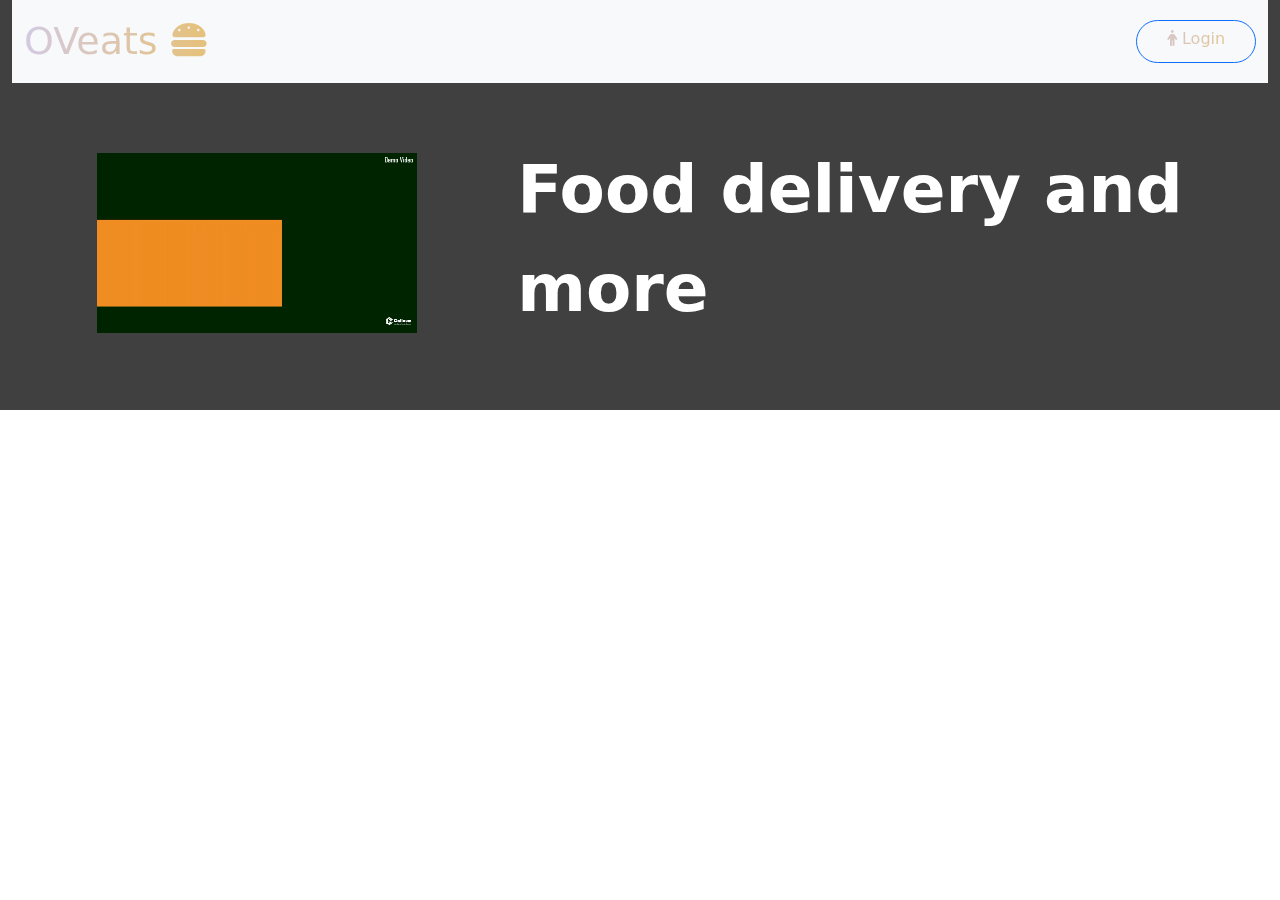
==== index.html @ 0e2aced2 "first commit" ====
<!DOCTYPE html>
<html lang="en">
<head>
    <meta charset="UTF-8">
    <meta name="viewport" content="width=device-width, initial-scale=1.0">
    <link rel="stylesheet" type="text/css" href="style.css">
    <head>
      <link rel="stylesheet" href="https://cdnjs.cloudflare.com/ajax/libs/font-awesome/6.0.0-beta3/css/all.min.css">
        <link rel="stylesheet" href="https://cdn.jsdelivr.net/npm/bootstrap@5.2.0/dist/css/bootstrap.min.css">
        <script src="https://cdn.jsdelivr.net/npm/bootstrap@5.2.0/dist/js/bootstrap.bundle.min.js"></script>


        <div class="container-fluid " style="background-color:#404041;">
          <nav class="navbar navbar-expand-lg bg-body-tertiary">
            <div class="container-fluid">
              <a class="navbar-brand" style="background: linear-gradient(to right, #D3CAE2, #E6C17A); -webkit-background-clip: text; -webkit-text-fill-color: transparent; font-size: 38px; "   href="#">OVeats <i class="fa-solid fa-burger"></i> </a>
                <form class="d-flex" role="search">
                  <a class="btn btn-primary" id="ovie2"  style="background: linear-gradient(to right, #D3CAE2, #E6C17A); -webkit-background-clip: text; -webkit-text-fill-color: transparent;  width:120px; height: 43px; color: white; border-radius:100px;" href="homepage1.html" role="button"><i class="fa-solid fa-person" style="color: #f9fafa ;"></i> Login</a>
                </form>
              </div>
            </div>
          </nav>
        </div>
      
</head>
<body>

 
  <div class="container-fluid" style="background-color: #404041;">
    <main class="main1">

<section>
  <div class="video-container">
    <video  playsinline autoplay class="video2"  loop muted style="width:320px; height: 320px;">
   <source src="Demo Video _Trim.mp4"  type="video/mp4">
      <source src=""  type="video/webm">
<source src="" type="video/ogg">
    Your browser does not support the video tag.
</video>
</div>
</section>
<aside
><div class="firsttt" style="font-size:66px;">
  <p id="firstsentense" style="color: white;"><b>Food delivery and<br> more</b></p>
  </div>
</aside>

    </main>
  </div>
 
   
  
</body>

  <script src="script.js"></script>
</body>
</html>
---- style.css ----
.main1{
    display:flex;
    gap: 100px;
    align-items: center;
    justify-content: center
    
    
}


























@media only screen and (max-width: 768px){
.main1{
              flex-direction: column; /* Stack items vertically */
              
                gap:10px;
                text-align: center;
                justify-content: center;
                
                
                
}

#firstsentense{
    font-size:32px;
    white-space: nowrap; 
   }


}






@media (min-width: 600px) and (max-width: 1024px){
   .main1{
    flex-direction: column; /* Stack items vertically */
    gap:10px;
    text-align: center;
    justify-content: center;
     
   }
   
   #firstsentense{
        font-size:42px;
        white-space:nowrap;
       }
   }
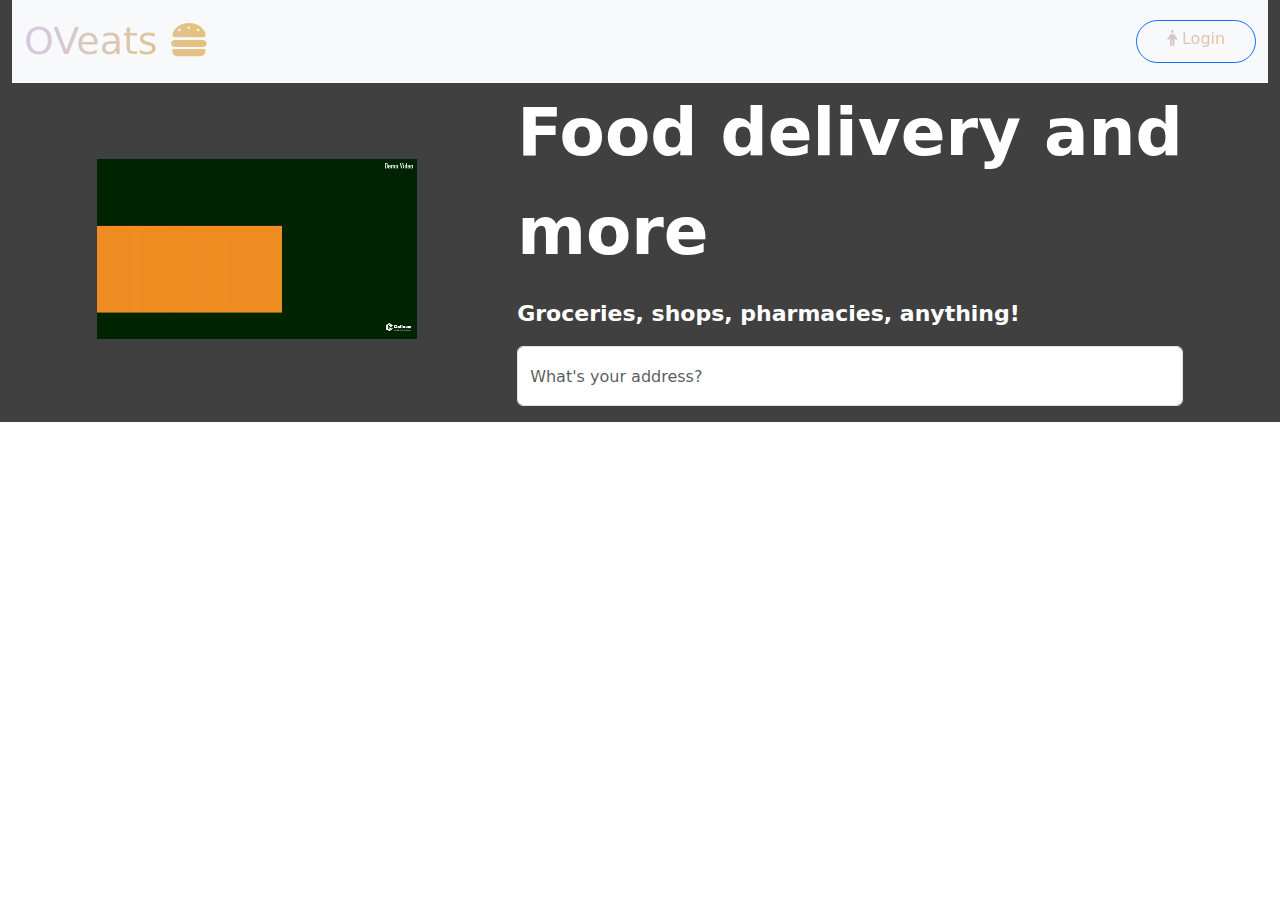
==== commit 26d3e98e: "first commit" ====
--- a/index.html
+++ b/index.html
@@ -43,6 +43,12 @@
 ><div class="firsttt" style="font-size:66px;">
   <p id="firstsentense" style="color: white;"><b>Food delivery and<br> more</b></p>
   </div>
+  <p id="gros" style="font-size:22px; color: white;"><b>Groceries, shops, pharmacies, anything!</b></p>
+
+  <div class="mb-3">
+    <input type="email" style="height:60px;" class="form-control" id="exampleFormControlInput1" placeholder="What's your address?">
+  </div>
+  
 </aside>
 
     </main>
--- a/style.css
+++ b/style.css
@@ -39,16 +39,23 @@
                 gap:10px;
                 text-align: center;
                 justify-content: center;
-                
-                
-                
+            
 }
 
 #firstsentense{
     font-size:32px;
     white-space: nowrap; 
+    
    }
 
+   #gros{
+    display:none;
+   }
+
+   #exampleFormControlInput1{
+   
+    
+   }
 
 }
 
@@ -70,4 +77,8 @@
         font-size:42px;
         white-space:nowrap;
        }
+
+       #gros{
+        display:none;
+       }
    }
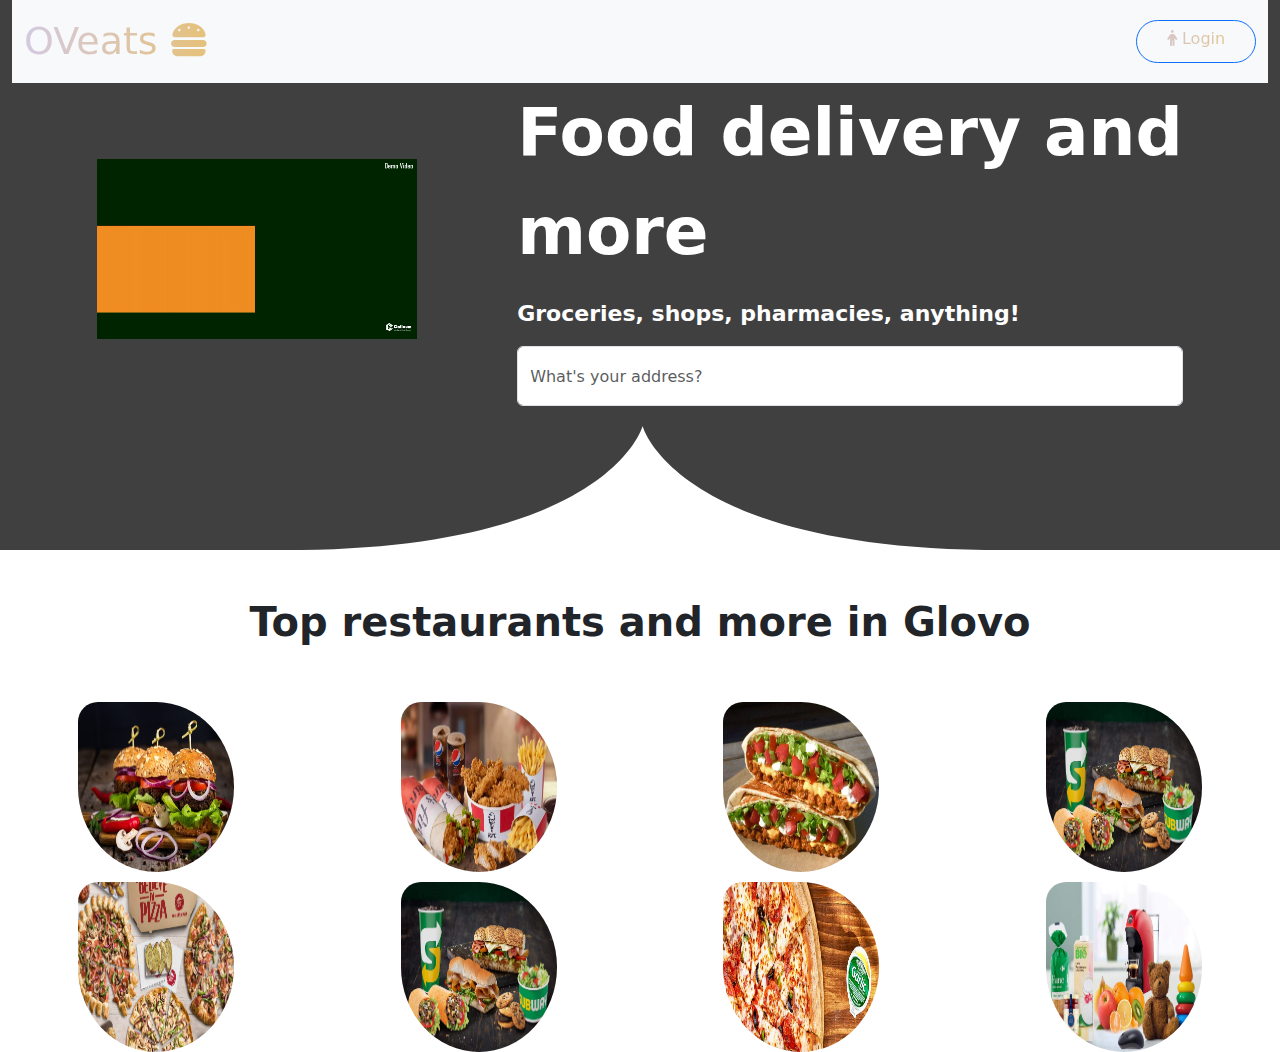
==== commit 63c7d50b: "first commit" ====
--- a/index.html
+++ b/index.html
@@ -48,12 +48,43 @@
   <div class="mb-3">
     <input type="email" style="height:60px;" class="form-control" id="exampleFormControlInput1" placeholder="What's your address?">
   </div>
-  
+
 </aside>
 
     </main>
   </div>
- 
+  <div class="custom-shape-divider-bottom-1733299623">
+    <svg data-name="Layer 1" xmlns="http://www.w3.org/2000/svg" viewBox="0 0 1200 120" preserveAspectRatio="none">
+        <path d="M1200,0H0V120H281.94C572.9,116.24,602.45,3.86,602.45,3.86h0S632,116.24,923,120h277Z" class="shape-fill"></path>
+    </svg>
+</div>
+
+<div class="main2">
+  <section>
+
+
+
+    <div class="container-fluid" style="text-align: center;">
+   <br><br><h1 id="top"><b>Top restaurants and more in Glovo</b></h1>
+    </div>
+
+    
+
+    <br><br><div class="picture-grid">
+      
+      <img src="burger.jpg" alt="Image 1">
+      <img src="kfc.jfif" alt="Image 2">
+      <img src="taco.jfif" alt="Image 3">
+      <img src="subway.jfif" alt="Image 4">
+      <img src="pizza.jfif" alt="Image 5">
+      <img src="subway.jfif" alt="Image 6">
+      <img src="papa.jfif" alt="Image 7">
+      <img src="carre.jfif" alt="Image 8">
+    </div>
+    
+  </section>
+</div>
+
    
   
 </body>
--- a/style.css
+++ b/style.css
@@ -9,9 +9,29 @@
 
 
 
+.custom-shape-divider-bottom-1733299623 .shape-fill {
+    fill: #404041;
+}
 
 
-
+.picture-grid {
+    display: grid;
+    grid-template-columns: repeat(4, 1fr);
+    gap:10px;
+    place-items: center;
+    
+   
+    
+  }
+  
+  .picture-grid img {
+    width: 50%;
+    height:170px;
+    border-radius: 40px 100% 100% 100%;
+    
+    
+  
+  }
 
 
 
@@ -39,6 +59,7 @@
                 gap:10px;
                 text-align: center;
                 justify-content: center;
+
             
 }
 
@@ -48,14 +69,36 @@
     
    }
 
-   #gros{
-    display:none;
-   }
+   
 
-   #exampleFormControlInput1{
    
+
+    .picture-grid {
+        display: flex;
+        overflow-x: scroll; /* Enables horizontal scrolling */
+        gap: 10px;
+        scroll-behavior: smooth; /* Smooth scrolling effect */
+      }
     
-   }
+      .picture-grid::-webkit-scrollbar {
+        height: 8px; /* Height of the horizontal scrollbar */
+      }
+    
+      .picture-grid::-webkit-scrollbar-thumb {
+        background-color: #404041; /* Color of the scrollbar thumb */
+        border-radius: 4px;     /* Rounded corners */
+      }
+    
+      .picture-grid::-webkit-scrollbar-track {
+        background-color: #f1f1f1; /* Color of the scrollbar track */
+      }
+    
+      .picture-grid img {
+        flex: 0 0 auto;  /* Prevent shrinking */
+        width: 60%;     /* Adjust based on design */
+        height: 150px;   /* Example height */
+      }
+    
 
 }
 
@@ -78,7 +121,7 @@
         white-space:nowrap;
        }
 
-       #gros{
-        display:none;
-       }
+      
+
+       
    }
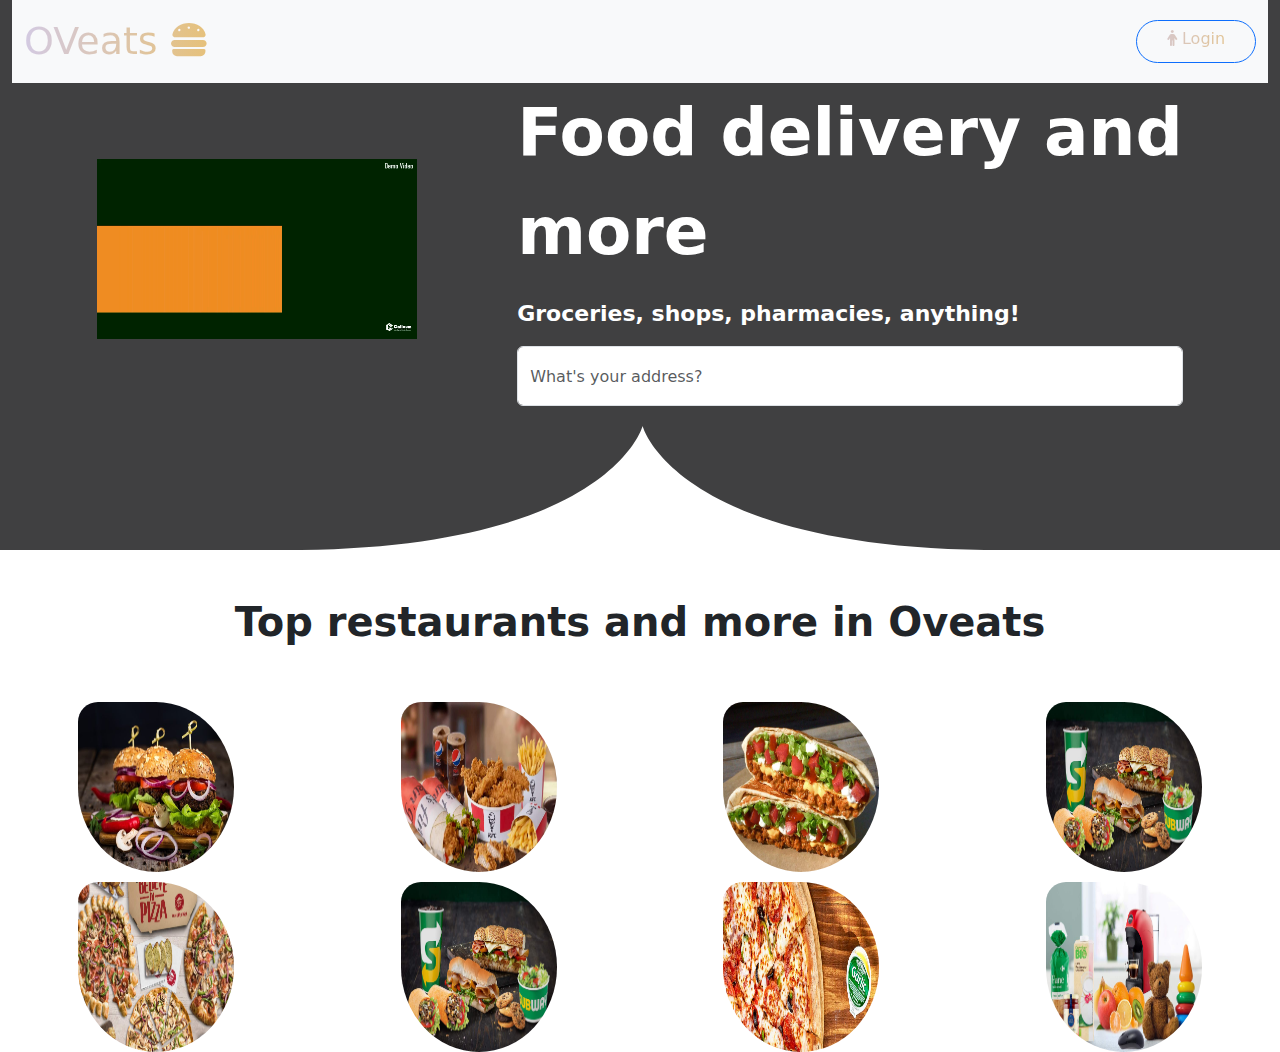
==== commit c2b8220a: "first commit" ====
--- a/index.html
+++ b/index.html
@@ -65,7 +65,7 @@
 
 
     <div class="container-fluid" style="text-align: center;">
-   <br><br><h1 id="top"><b>Top restaurants and more in Glovo</b></h1>
+   <br><br><h1 id="top"><b>Top restaurants and more in Oveats</b></h1>
     </div>
 
     
--- a/style.css
+++ b/style.css
@@ -69,8 +69,7 @@
     
    }
 
-   
-
+  
    
 
     .picture-grid {
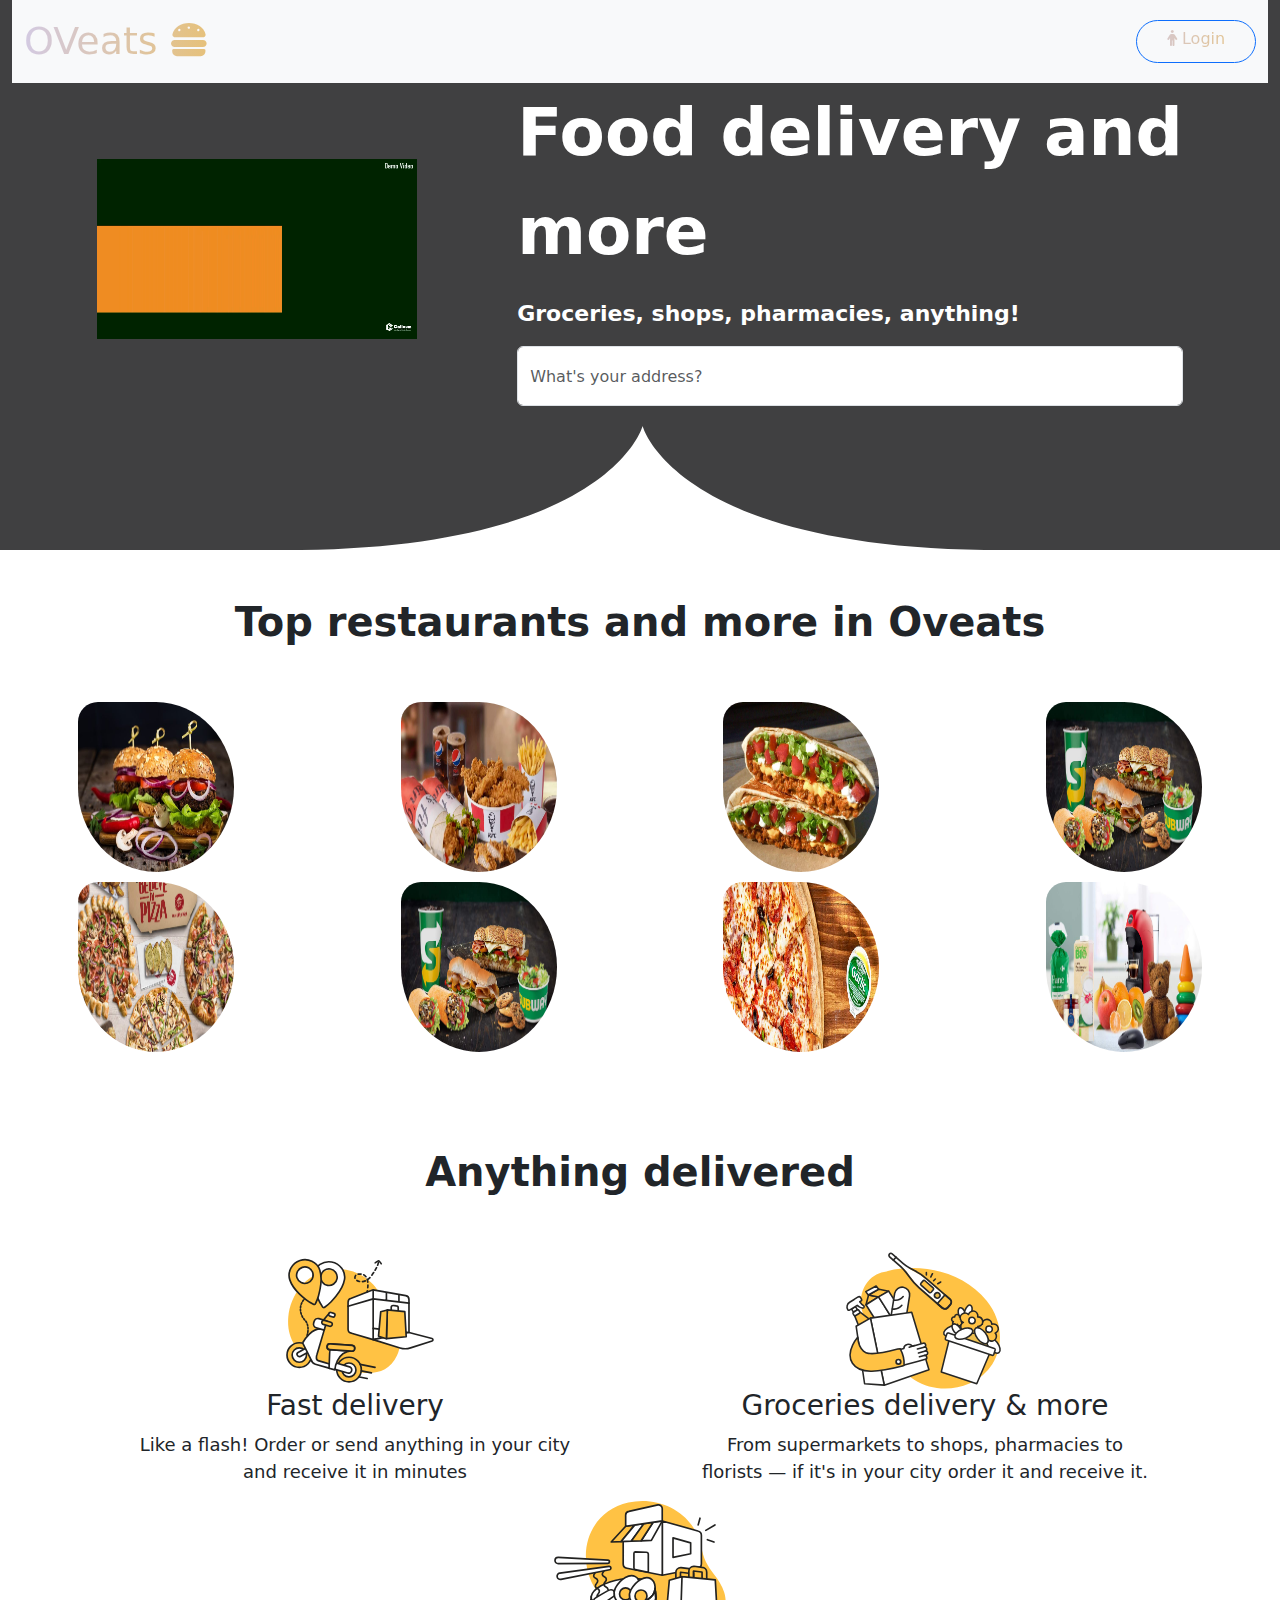
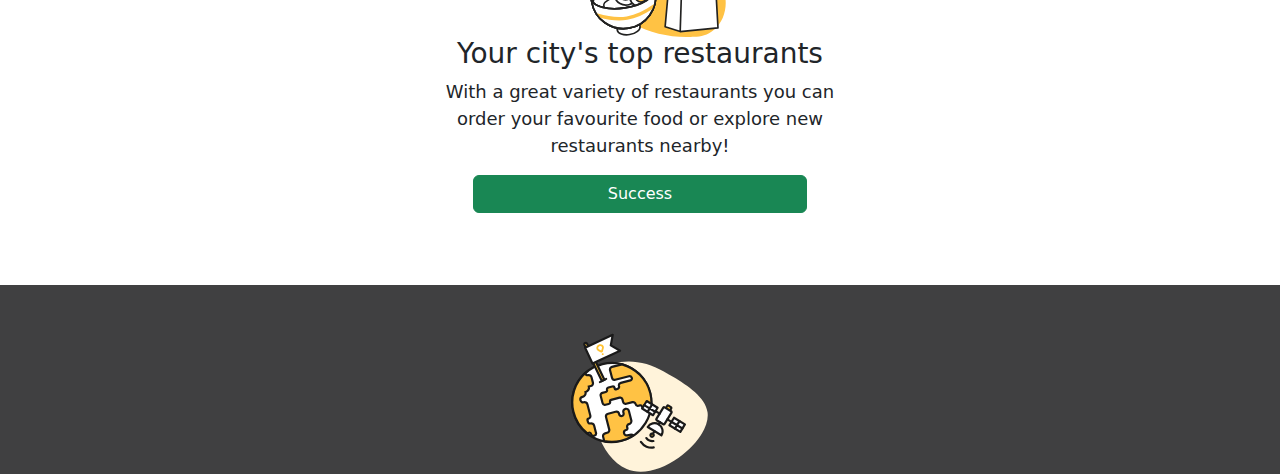
==== commit f8f7ca57: "first commit" ====
--- a/index.html
+++ b/index.html
@@ -1,94 +1,196 @@
 <!DOCTYPE html>
 <html lang="en">
+
 <head>
-    <meta charset="UTF-8">
-    <meta name="viewport" content="width=device-width, initial-scale=1.0">
-    <link rel="stylesheet" type="text/css" href="style.css">
-    <head>
-      <link rel="stylesheet" href="https://cdnjs.cloudflare.com/ajax/libs/font-awesome/6.0.0-beta3/css/all.min.css">
-        <link rel="stylesheet" href="https://cdn.jsdelivr.net/npm/bootstrap@5.2.0/dist/css/bootstrap.min.css">
-        <script src="https://cdn.jsdelivr.net/npm/bootstrap@5.2.0/dist/js/bootstrap.bundle.min.js"></script>
+  <meta charset="UTF-8">
+  <meta name="viewport" content="width=device-width, initial-scale=1.0">
+  <link rel="stylesheet" type="text/css" href="style.css">
+
+  <head>
+    <link rel="stylesheet" href="https://cdnjs.cloudflare.com/ajax/libs/font-awesome/6.0.0-beta3/css/all.min.css">
+    <link rel="stylesheet" href="https://cdn.jsdelivr.net/npm/bootstrap@5.2.0/dist/css/bootstrap.min.css">
+    <script src="https://cdn.jsdelivr.net/npm/bootstrap@5.2.0/dist/js/bootstrap.bundle.min.js"></script>
 
 
-        <div class="container-fluid " style="background-color:#404041;">
-          <nav class="navbar navbar-expand-lg bg-body-tertiary">
-            <div class="container-fluid">
-              <a class="navbar-brand" style="background: linear-gradient(to right, #D3CAE2, #E6C17A); -webkit-background-clip: text; -webkit-text-fill-color: transparent; font-size: 38px; "   href="#">OVeats <i class="fa-solid fa-burger"></i> </a>
-                <form class="d-flex" role="search">
-                  <a class="btn btn-primary" id="ovie2"  style="background: linear-gradient(to right, #D3CAE2, #E6C17A); -webkit-background-clip: text; -webkit-text-fill-color: transparent;  width:120px; height: 43px; color: white; border-radius:100px;" href="homepage1.html" role="button"><i class="fa-solid fa-person" style="color: #f9fafa ;"></i> Login</a>
-                </form>
-              </div>
-            </div>
-          </nav>
+    <div class="container-fluid " style="background-color:#404041;">
+      <nav class="navbar navbar-expand-lg bg-body-tertiary">
+        <div class="container-fluid">
+          <a class="navbar-brand"
+            style="background: linear-gradient(to right, #D3CAE2, #E6C17A); -webkit-background-clip: text; -webkit-text-fill-color: transparent; font-size: 38px; "
+            href="#">OVeats <i class="fa-solid fa-burger"></i> </a>
+          <form class="d-flex" role="search">
+            <a class="btn btn-primary" id="ovie2"
+              style="background: linear-gradient(to right, #D3CAE2, #E6C17A); -webkit-background-clip: text; -webkit-text-fill-color: transparent;  width:120px; height: 43px; color: white; border-radius:100px;"
+              href="homepage1.html" role="button"><i class="fa-solid fa-person" style="color: #f9fafa ;"></i> Login</a>
+          </form>
         </div>
-      
-</head>
+    </div>
+    </nav>
+    </div>
+
+  </head>
+
 <body>
 
- 
+
   <div class="container-fluid" style="background-color: #404041;">
     <main class="main1">
 
-<section>
-  <div class="video-container">
-    <video  playsinline autoplay class="video2"  loop muted style="width:320px; height: 320px;">
-   <source src="Demo Video _Trim.mp4"  type="video/mp4">
-      <source src=""  type="video/webm">
-<source src="" type="video/ogg">
-    Your browser does not support the video tag.
-</video>
-</div>
-</section>
-<aside
-><div class="firsttt" style="font-size:66px;">
-  <p id="firstsentense" style="color: white;"><b>Food delivery and<br> more</b></p>
-  </div>
-  <p id="gros" style="font-size:22px; color: white;"><b>Groceries, shops, pharmacies, anything!</b></p>
+      <section>
+        <div class="video-container">
+          <video playsinline autoplay class="video2" loop muted style="width:320px; height: 320px;">
+            <source src="Demo Video _Trim.mp4" type="video/mp4">
+            <source src="" type="video/webm">
+            <source src="" type="video/ogg">
+            Your browser does not support the video tag.
+          </video>
+        </div>
+      </section>
+      <aside>
+        <div class="firsttt" style="font-size:66px;">
+          <p id="firstsentense" style="color: white;"><b>Food delivery and<br> more</b></p>
+        </div>
+        <p id="gros" style="font-size:22px; color: white;"><b>Groceries, shops, pharmacies, anything!</b></p>
 
-  <div class="mb-3">
-    <input type="email" style="height:60px;" class="form-control" id="exampleFormControlInput1" placeholder="What's your address?">
-  </div>
+        <div class="mb-3">
+          <input type="email" style="height:60px;" class="form-control" id="exampleFormControlInput1"
+            placeholder="What's your address?">
+        </div>
 
-</aside>
+      </aside>
 
     </main>
   </div>
   <div class="custom-shape-divider-bottom-1733299623">
     <svg data-name="Layer 1" xmlns="http://www.w3.org/2000/svg" viewBox="0 0 1200 120" preserveAspectRatio="none">
-        <path d="M1200,0H0V120H281.94C572.9,116.24,602.45,3.86,602.45,3.86h0S632,116.24,923,120h277Z" class="shape-fill"></path>
+      <path d="M1200,0H0V120H281.94C572.9,116.24,602.45,3.86,602.45,3.86h0S632,116.24,923,120h277Z" class="shape-fill">
+      </path>
     </svg>
-</div>
+  </div>
 
-<div class="main2">
-  <section>
+  <div class="main2">
+    <section>
 
 
 
-    <div class="container-fluid" style="text-align: center;">
-   <br><br><h1 id="top"><b>Top restaurants and more in Oveats</b></h1>
+      <div class="container-fluid" style="text-align: center;">
+        <br><br>
+        <h1 id="top"><b>Top restaurants and more in Oveats</b></h1>
+      </div>
+
+
+
+      <br><br>
+      <div class="picture-grid">
+
+        <img src="burger.jpg" alt="Image 1">
+        <img src="kfc.jfif" alt="Image 2">
+        <img src="taco.jfif" alt="Image 3">
+        <img src="subway.jfif" alt="Image 4">
+        <img src="pizza.jfif" alt="Image 5">
+        <img src="subway.jfif" alt="Image 6">
+        <img src="papa.jfif" alt="Image 7">
+        <img src="carre.jfif" alt="Image 8">
+      </div>
+
+    </section>
+  </div>
+
+<br><br><br><br>  <div class="main3">
+  <section class="mainnn3">
+    
+  
+
+    <div class="container-fluid">
+      
+      <h1 id="anyany" style="text-align: center;"><b>Anything delivered</b></h1>
+
+
+    <br><br>    <div class="container text-center" id="yes">
+        <div class="row align-items-start">
+          <div class="col">
+           <img src="fast delivery.svg" alt="fast delivery">
+           <h3 id="xx6">Fast delivery</h3>
+           <p id="gojo" style="font-size: 18px;">Like a flash! Order or send anything in your city <br>  and receive it in minutes</p>
+          </div>
+
+
+          <div class="col">
+         <img src="delivery and more.svg" alt="delivery and more">
+         <h3 id="nn3">Groceries delivery & more</h3>
+         <p id="jjk" style="font-size: 18px;">From supermarkets  to shops, pharmacies to <br> florists  — if it's in your  city order it and receive it.</p>
+          </div>
+      
+        </div>
+      </div>
+
+
+      <div class="container text-center" id="nooo">
+        <div class="row align-items-start">
+          <div class="col">
+      <img src="your city.svg" alt="your city">
+      <h3 id="ovie">Your city's top restaurants</h3>
+      <p id="divine" style="font-size: 18px;">With a great variety of restaurants you can <br> order your favourite food or explore new <br> restaurants nearby!</p>
+
+      <button type="button" class="btn btn-success" id="explorebutton">Success</button>
+          </div>
+         
+        </div>
+      </div>
+
+
+
+
+
     </div>
+  </section>
+  </div>
+  
+
+
+
+
+
+
+<br><br><br> <div class="main4">
+  <section class="mainn4">
+<div class="container-fluid" style="background-color: #404041;">
+    
+     
+  
+  <div class="container text-center">
+        <div class="row align-items-center">
+          <div class="col">
+       <br><br>    <img src="worldddd.svg" alt="web">
+          </div>
+          
+        </div>
+      </div>
+
+    
+      <div class="container text-center">
+        <div class="row align-items-start">
+
+          
+          
+        </div>
+      </div>
 
     
 
-    <br><br><div class="picture-grid">
-      
-      <img src="burger.jpg" alt="Image 1">
-      <img src="kfc.jfif" alt="Image 2">
-      <img src="taco.jfif" alt="Image 3">
-      <img src="subway.jfif" alt="Image 4">
-      <img src="pizza.jfif" alt="Image 5">
-      <img src="subway.jfif" alt="Image 6">
-      <img src="papa.jfif" alt="Image 7">
-      <img src="carre.jfif" alt="Image 8">
-    </div>
-    
+
+
+
+ </div>
   </section>
 </div>
 
-   
-  
+
+
+
 </body>
 
-  <script src="script.js"></script>
+<script src="script.js"></script>
 </body>
+
 </html>--- a/style.css
+++ b/style.css
@@ -6,12 +6,22 @@
     
     
 }
-
+#explorebutton{
+  width:30%;
+}
 
 
 .custom-shape-divider-bottom-1733299623 .shape-fill {
     fill: #404041;
 }
+
+
+
+
+
+
+
+
 
 
 .picture-grid {
@@ -32,6 +42,7 @@
     
   
   }
+  
 
 
 
@@ -62,6 +73,22 @@
 
             
 }
+#explorebutton{
+  width:80%;
+}
+
+#gojo{
+
+}
+#jjk{
+
+}
+
+#divine{
+
+}
+
+
 
 #firstsentense{
     font-size:32px;
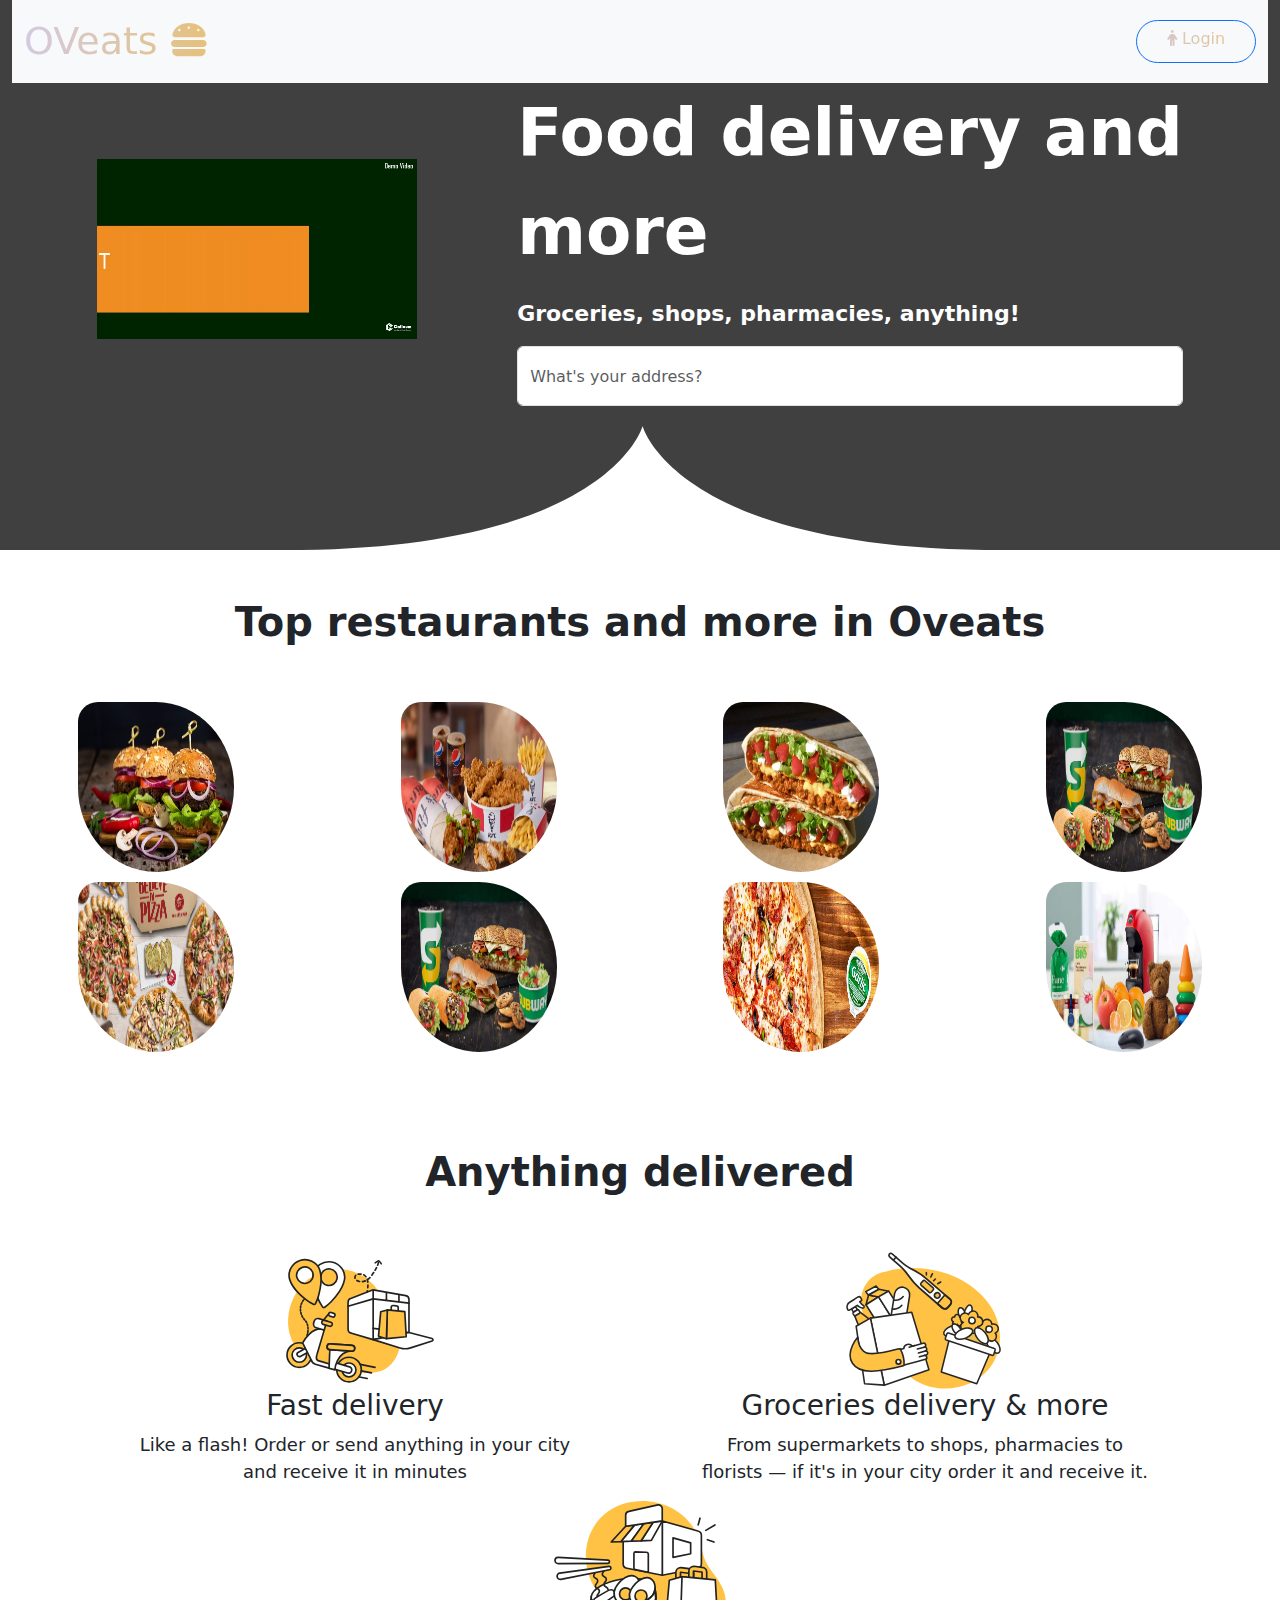
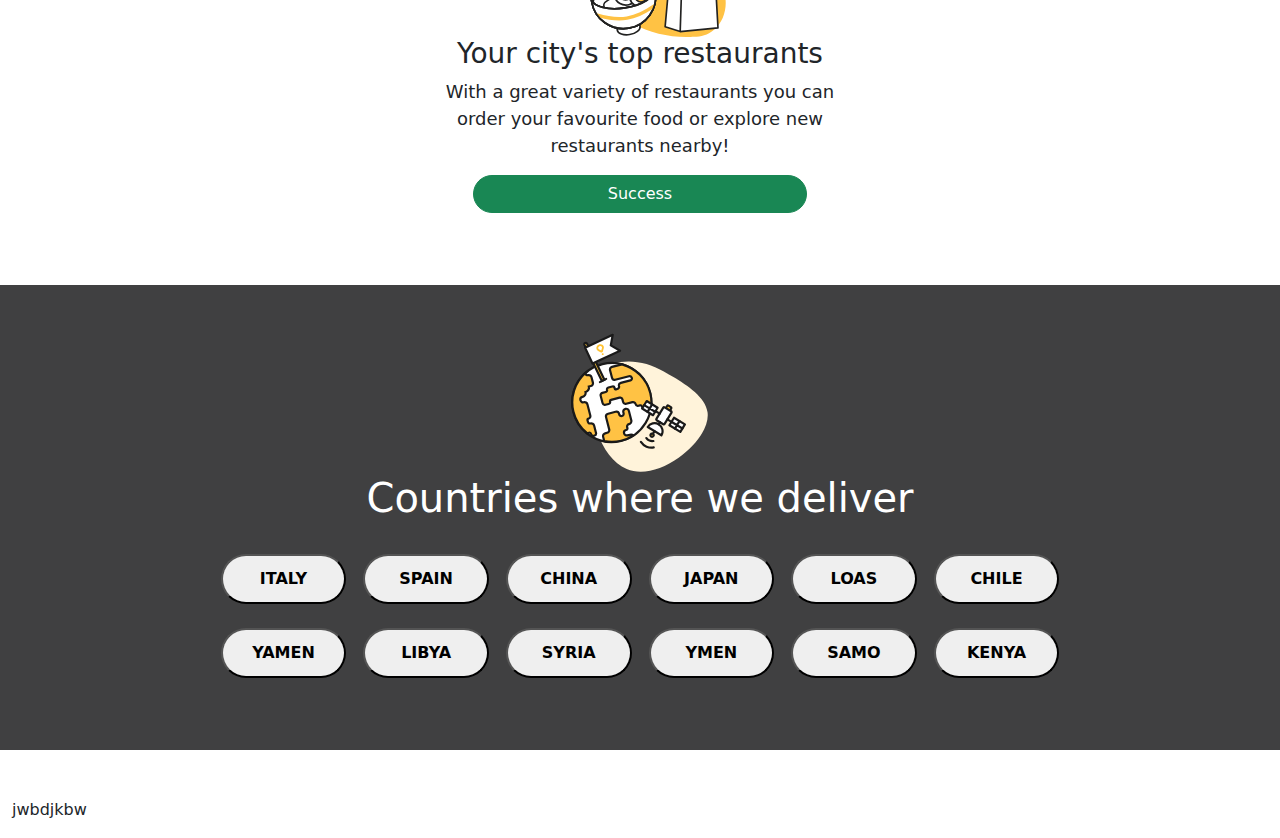
==== commit 1749c44f: "first commit" ====
--- a/index.html
+++ b/index.html
@@ -132,7 +132,7 @@
       <h3 id="ovie">Your city's top restaurants</h3>
       <p id="divine" style="font-size: 18px;">With a great variety of restaurants you can <br> order your favourite food or explore new <br> restaurants nearby!</p>
 
-      <button type="button" class="btn btn-success" id="explorebutton">Success</button>
+      <button type="button" style="border-radius: 100px;" class="btn btn-success" id="explorebutton" >Success</button>
           </div>
          
         </div>
@@ -163,28 +163,49 @@
           <div class="col">
        <br><br>    <img src="worldddd.svg" alt="web">
           </div>
-          
-        </div>
-      </div>
-
-    
-      <div class="container text-center">
-        <div class="row align-items-start">
-
-          
-          
-        </div>
-      </div>
-
-    
-
-
-
-
+          <h1 id="jdj" style="font-size: 40px; color: white; ">Countries where we deliver</h1>
+        </div>
+      </div>
+
+    
+     <br><div class="firstrowbot">
+      <button type="button" class="btn2 btn-light"><b>ITALY</b></button>
+      <button type="button" class="btn3 btn-light"><b>SPAIN</b></button>
+      <button type="button" class="btn4 btn-light"><b>CHINA</b></button>
+      <button type="button" class="btn5 btn-light"><b>JAPAN</b></button>
+      <button type="button" class="btn6 btn-light"><b>LOAS</b></button>
+      <button type="button" class="btn7 btn-light"><b>CHILE</b></button>
+     </div>
+
+     <br><div class="firstrowbot1">
+      <button type="button" class="btn2 btn-light"><b>YAMEN</b></button>
+      <button type="button" class="btn3 btn-light"><b>LIBYA</b></button>
+      <button type="button" class="btn4 btn-light"><b>SYRIA</b></button>
+      <button type="button" class="btn5 btn-light"><b>YMEN</b></button>
+      <button type="button" class="btn6 btn-light"><b>SAMO</b></button>
+      <button type="button" class="btn7 btn-light"><b>KENYA</b></button>
+     </div>
+    
+<br><br><br>
  </div>
   </section>
 </div>
 
+<br><br><main class="main5">
+  <section class="mainnn5">
+    <div class="container-fluid" id="mainnnn5">
+      
+
+
+<p id="hhh">jwbdjkbw</p>
+
+
+
+
+    </div>
+  </section>
+</main>
+
 
 
 
--- a/style.css
+++ b/style.css
@@ -15,8 +15,27 @@
     fill: #404041;
 }
 
+.firstrowbot{
+  display:flex;
+place-content:center;
+  gap:17px;
+}
+.firstrowbot1{
+  display:flex;
+place-content:center;
+  gap:17px;}
 
-
+.btn2,.btn3,.btn4,.btn5,.btn6,.btn7{
+  width:10%;
+  height:50px;
+  border-radius:100px;
+}
+#hhh{
+  /* background-image: url('voltt.webp');
+  background-size: 100% 150px;
+  background-position:center;
+  background-repeat: no-repeat; */
+}
 
 
 
@@ -88,7 +107,19 @@
 
 }
 
+.firstrowbot{
+  display: block;
+  text-align: center;
+}
 
+.firstrowbot1{
+  display: block;
+  text-align: center;
+}
+
+.btn2,.btn3,.btn4,.btn5,.btn6,.btn7{
+  width:15%;
+}
 
 #firstsentense{
     font-size:32px;
@@ -96,6 +127,7 @@
     
    }
 
+   
   
    
 
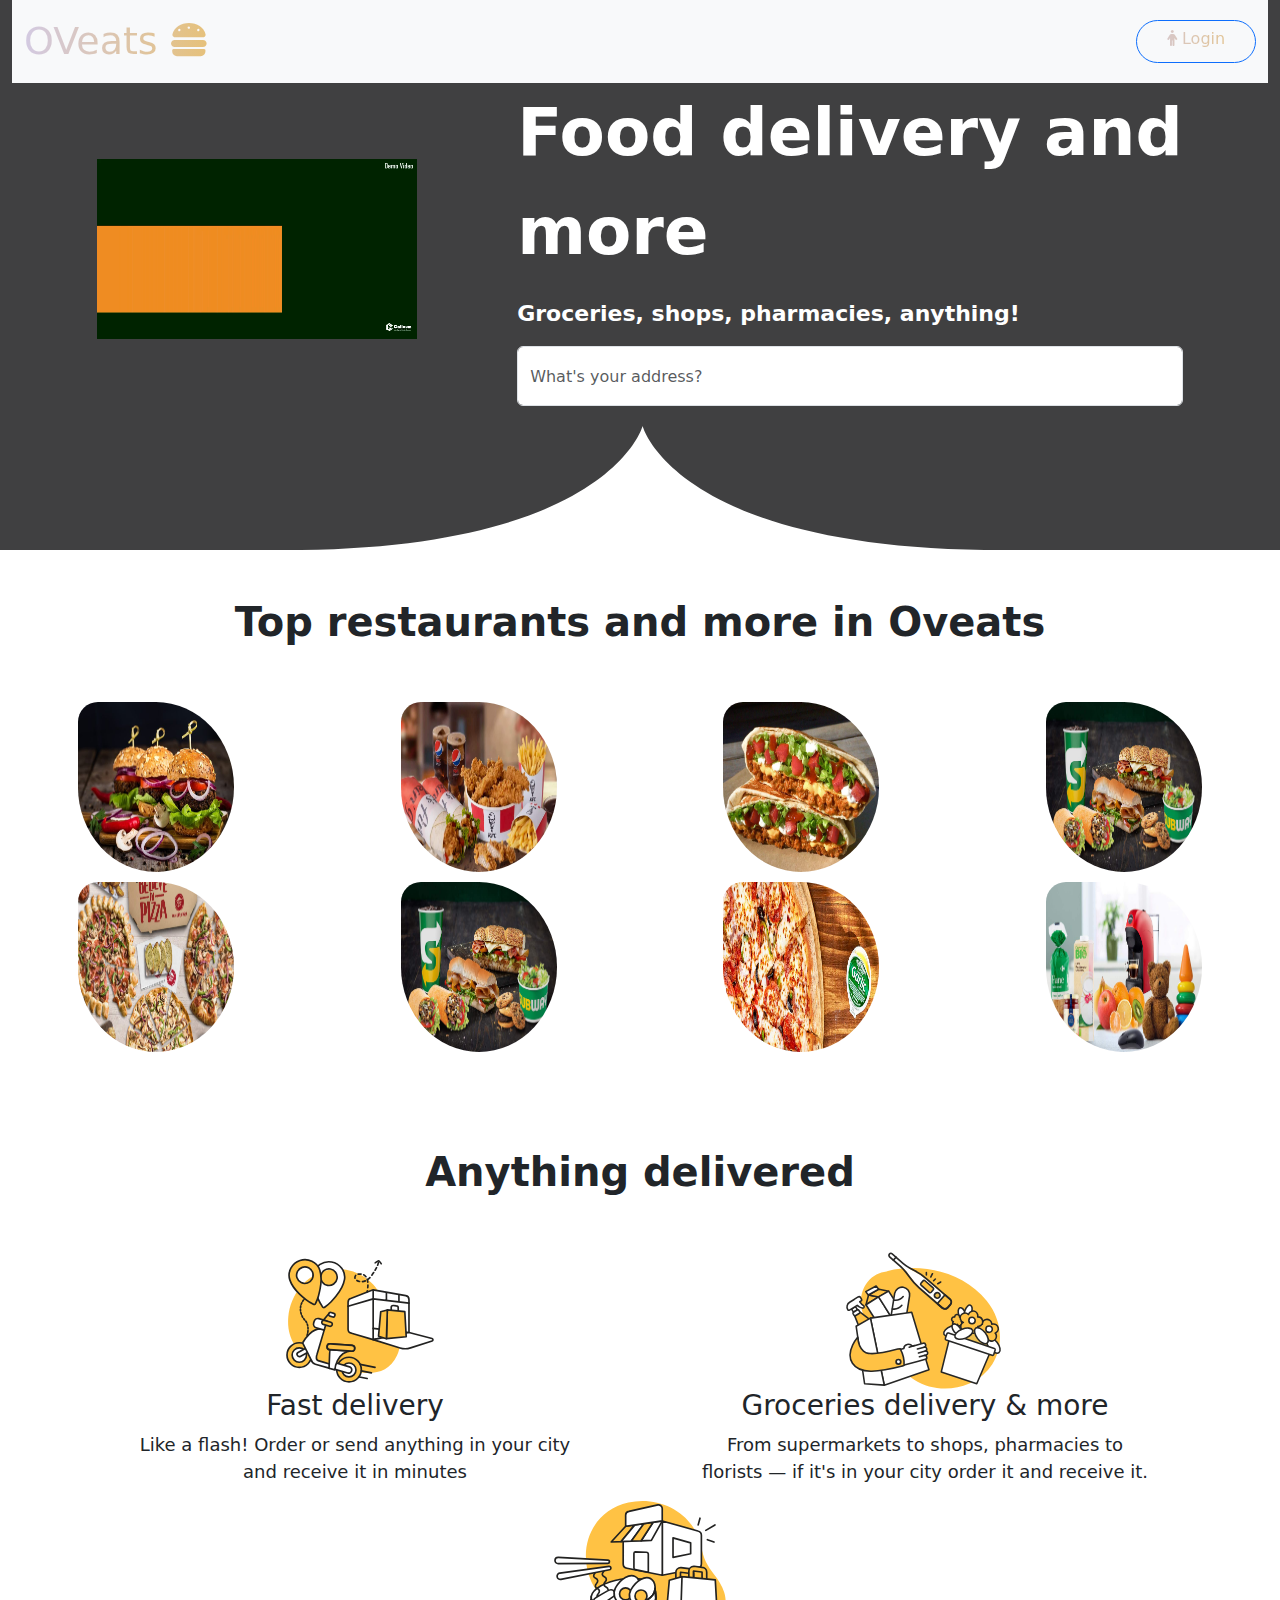
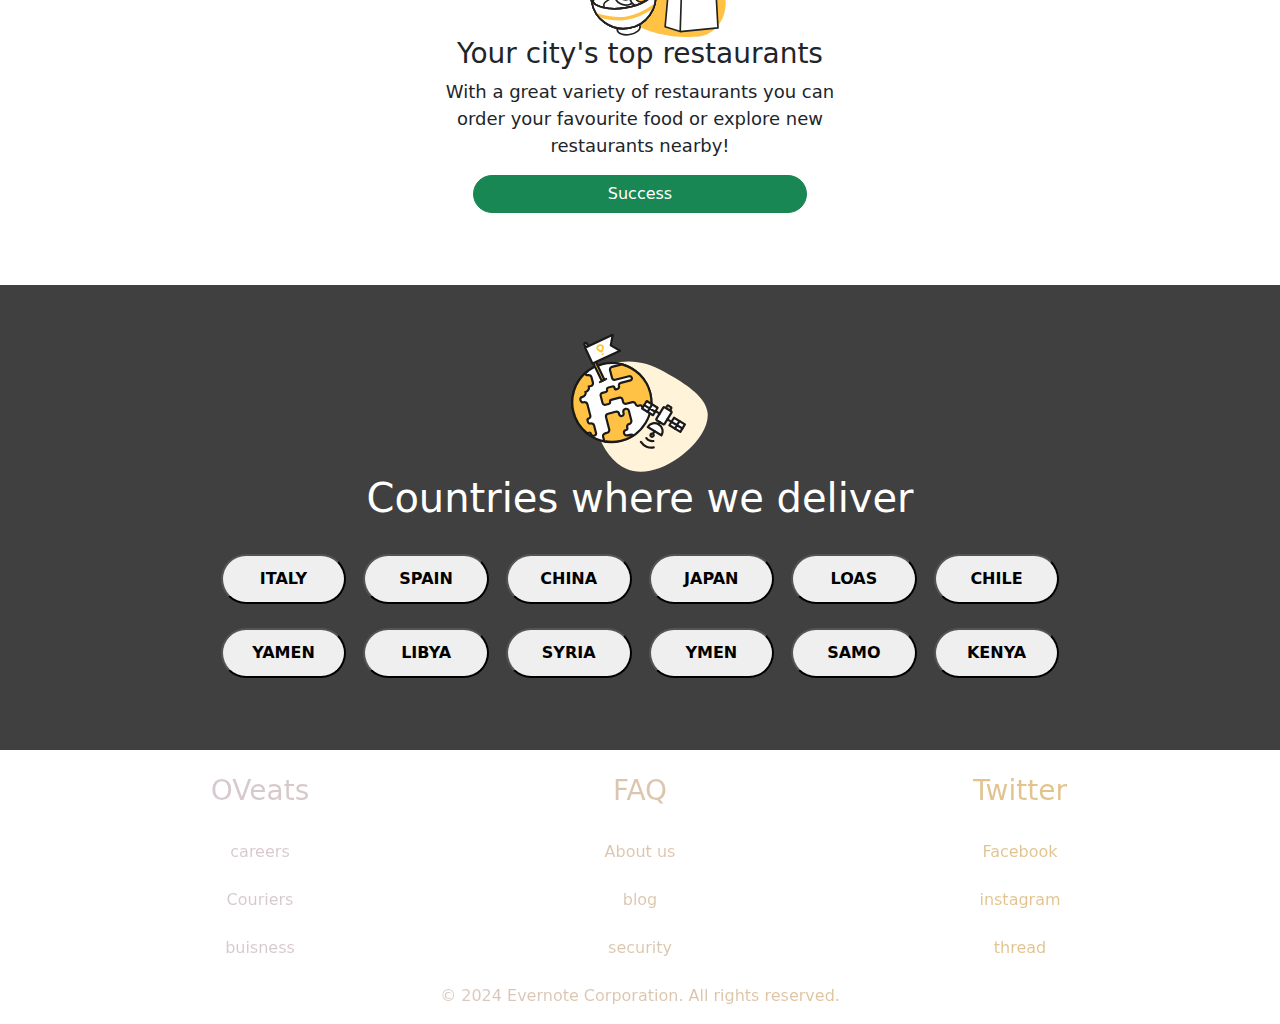
==== commit 57c9d013: "first commit" ====
--- a/index.html
+++ b/index.html
@@ -191,27 +191,81 @@
   </section>
 </div>
 
-<br><br><main class="main5">
-  <section class="mainnn5">
-    <div class="container-fluid" id="mainnnn5">
+<main class="main5">
+  <footer>
+    <div style="background: linear-gradient(to right, #D3CAE2, #E6C17A); -webkit-background-clip: text; -webkit-text-fill-color: transparent;  " class="container-fluid">
       
 
 
-<p id="hhh">jwbdjkbw</p>
-
-
-
-
-    </div>
-  </section>
+      <br> <div class="container text-center">
+        <div class="row align-items-center">
+          <div class="col">
+            <h3>OVeats</h3>
+          </div>
+          <div class="col">
+            <h3>FAQ</h3>
+          </div>
+          <div class="col">
+            <h3>Twitter</h3>
+          </div>
+        </div>
+      </div>
+
+
+
+    <br><div class="container text-center">
+      <div class="row align-items-center">
+        <div class="col">
+        careers
+        </div>
+        <div class="col">
+          About us 
+        </div>
+        <div class="col">
+          Facebook
+        </div>
+      </div>
+    </div>
+
+
+    <br><div class="container text-center">
+      <div class="row align-items-center">
+        <div class="col">
+          Couriers
+        </div>
+        <div class="col">
+          blog
+        </div>
+        <div class="col">
+          instagram
+        </div>
+      </div>
+    </div>
+
+    <br><div class="container text-center">
+      <div class="row align-items-center">
+        <div class="col">
+          buisness
+        </div>
+        <div class="col">
+          security
+        </div>
+        <div class="col">
+          thread
+        </div>
+      </div>
+    </div>
+
+ <br> <div class="lastt" style="text-align: center;"><p>  © 2024 Evernote Corporation. All rights reserved.</p></div>
+
+  
+  </div>
+  </footer>
 </main>
 
 
-
+<script src="script.js"></script>
 
 </body>
 
-<script src="script.js"></script>
-</body>
-
 </html>--- a/style.css
+++ b/style.css
@@ -30,12 +30,7 @@
   height:50px;
   border-radius:100px;
 }
-#hhh{
-  /* background-image: url('voltt.webp');
-  background-size: 100% 150px;
-  background-position:center;
-  background-repeat: no-repeat; */
-}
+
 
 
 
@@ -92,6 +87,9 @@
 
             
 }
+.kill{
+  display:grid;
+}
 #explorebutton{
   width:80%;
 }
@@ -109,17 +107,18 @@
 
 .firstrowbot{
   display: block;
-  text-align: center;
+
+
 }
 
 .firstrowbot1{
   display: block;
-  text-align: center;
+  
 }
 
 .btn2,.btn3,.btn4,.btn5,.btn6,.btn7{
-  width:15%;
-}
+  width:100%;
+} 
 
 #firstsentense{
     font-size:32px;
@@ -158,6 +157,12 @@
       }
     
 
+
+     
+
+
+      
+
 }
 
 
@@ -174,6 +179,7 @@
      
    }
    
+   
    #firstsentense{
         font-size:42px;
         white-space:nowrap;
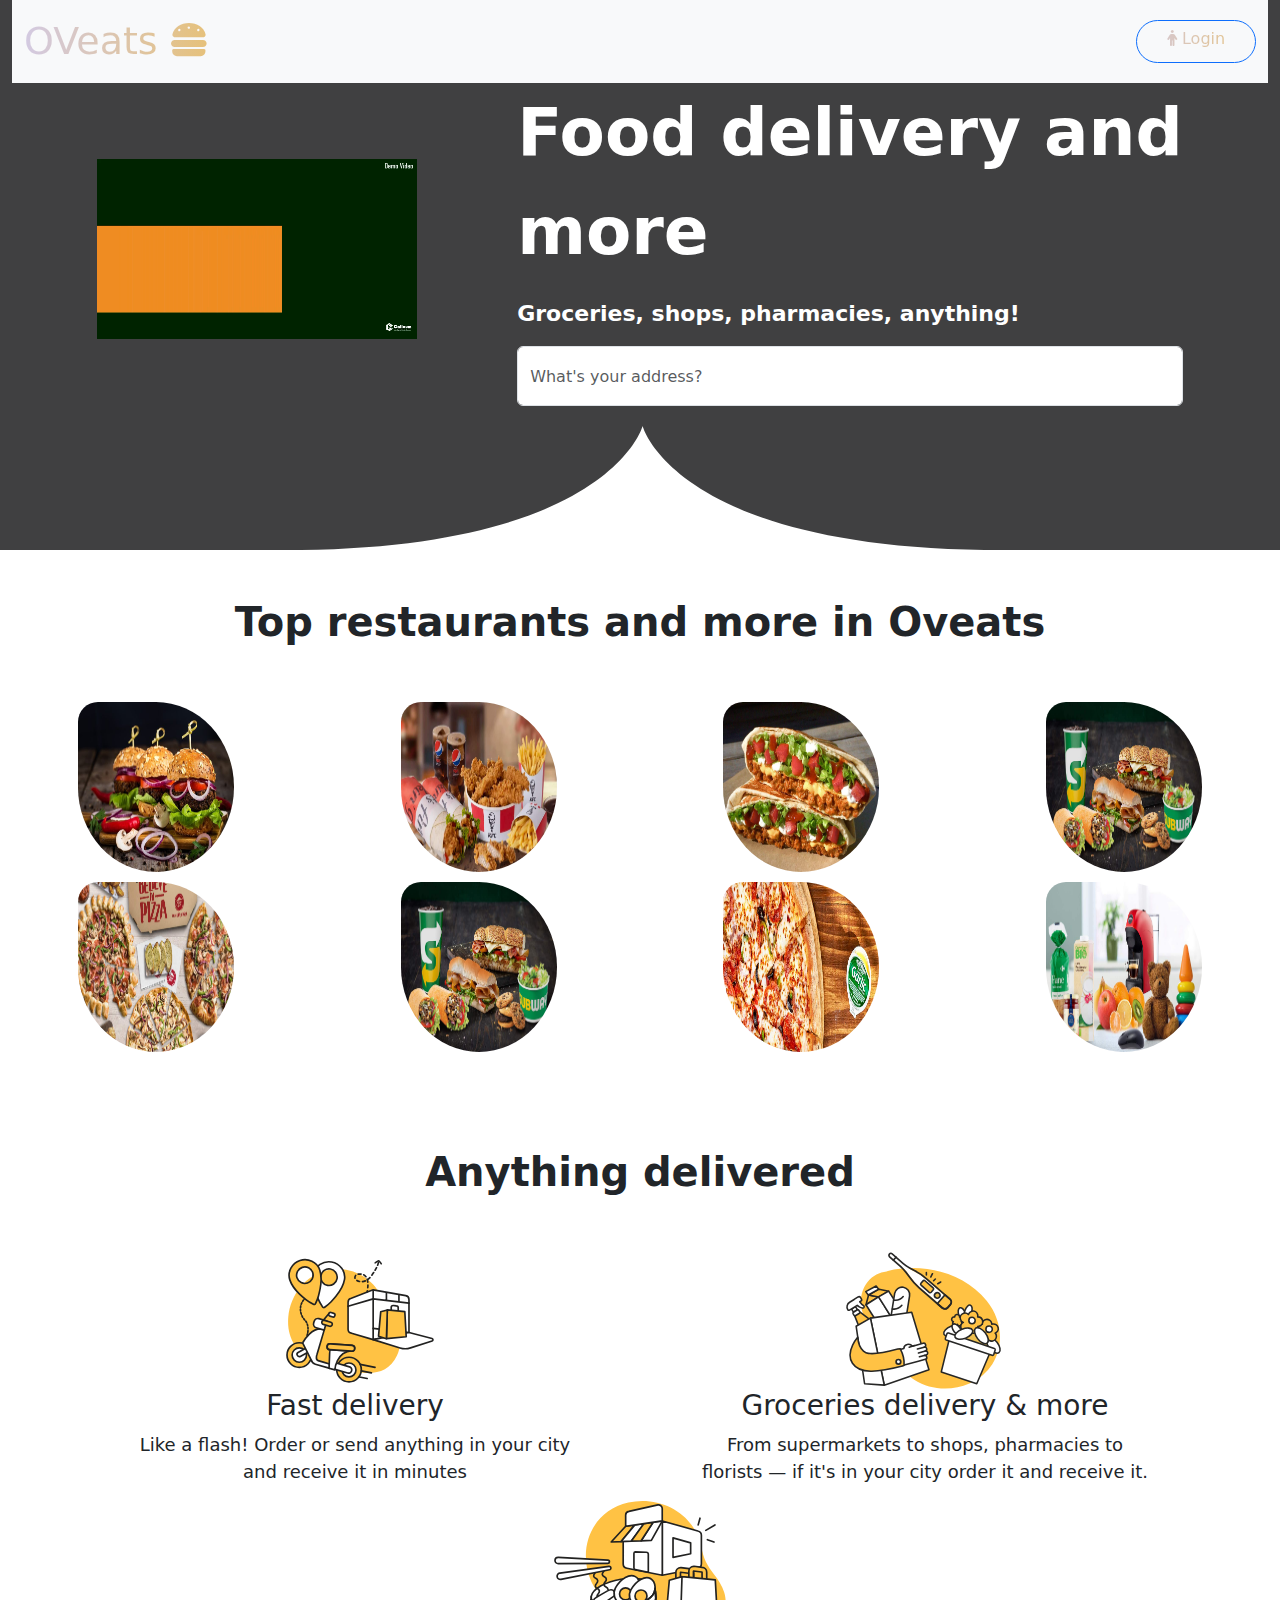
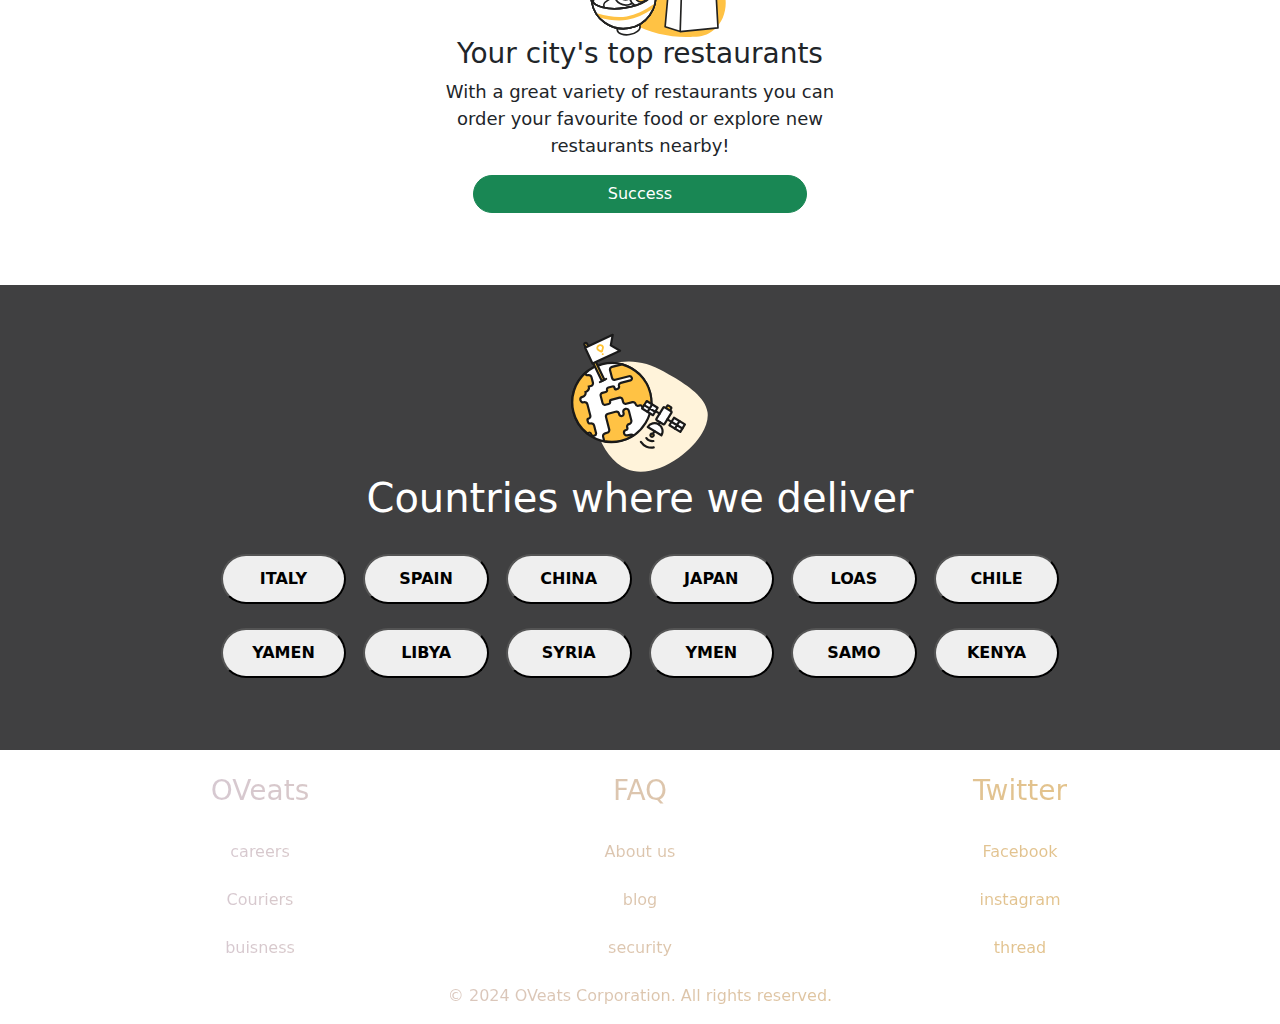
==== commit 7e3af2ac: "first commit" ====
--- a/index.html
+++ b/index.html
@@ -256,7 +256,7 @@
       </div>
     </div>
 
- <br> <div class="lastt" style="text-align: center;"><p>  © 2024 Evernote Corporation. All rights reserved.</p></div>
+ <br> <div class="lastt" style="text-align: center;"><p>  © 2024 OVeats Corporation. All rights reserved.</p></div>
 
   
   </div>
